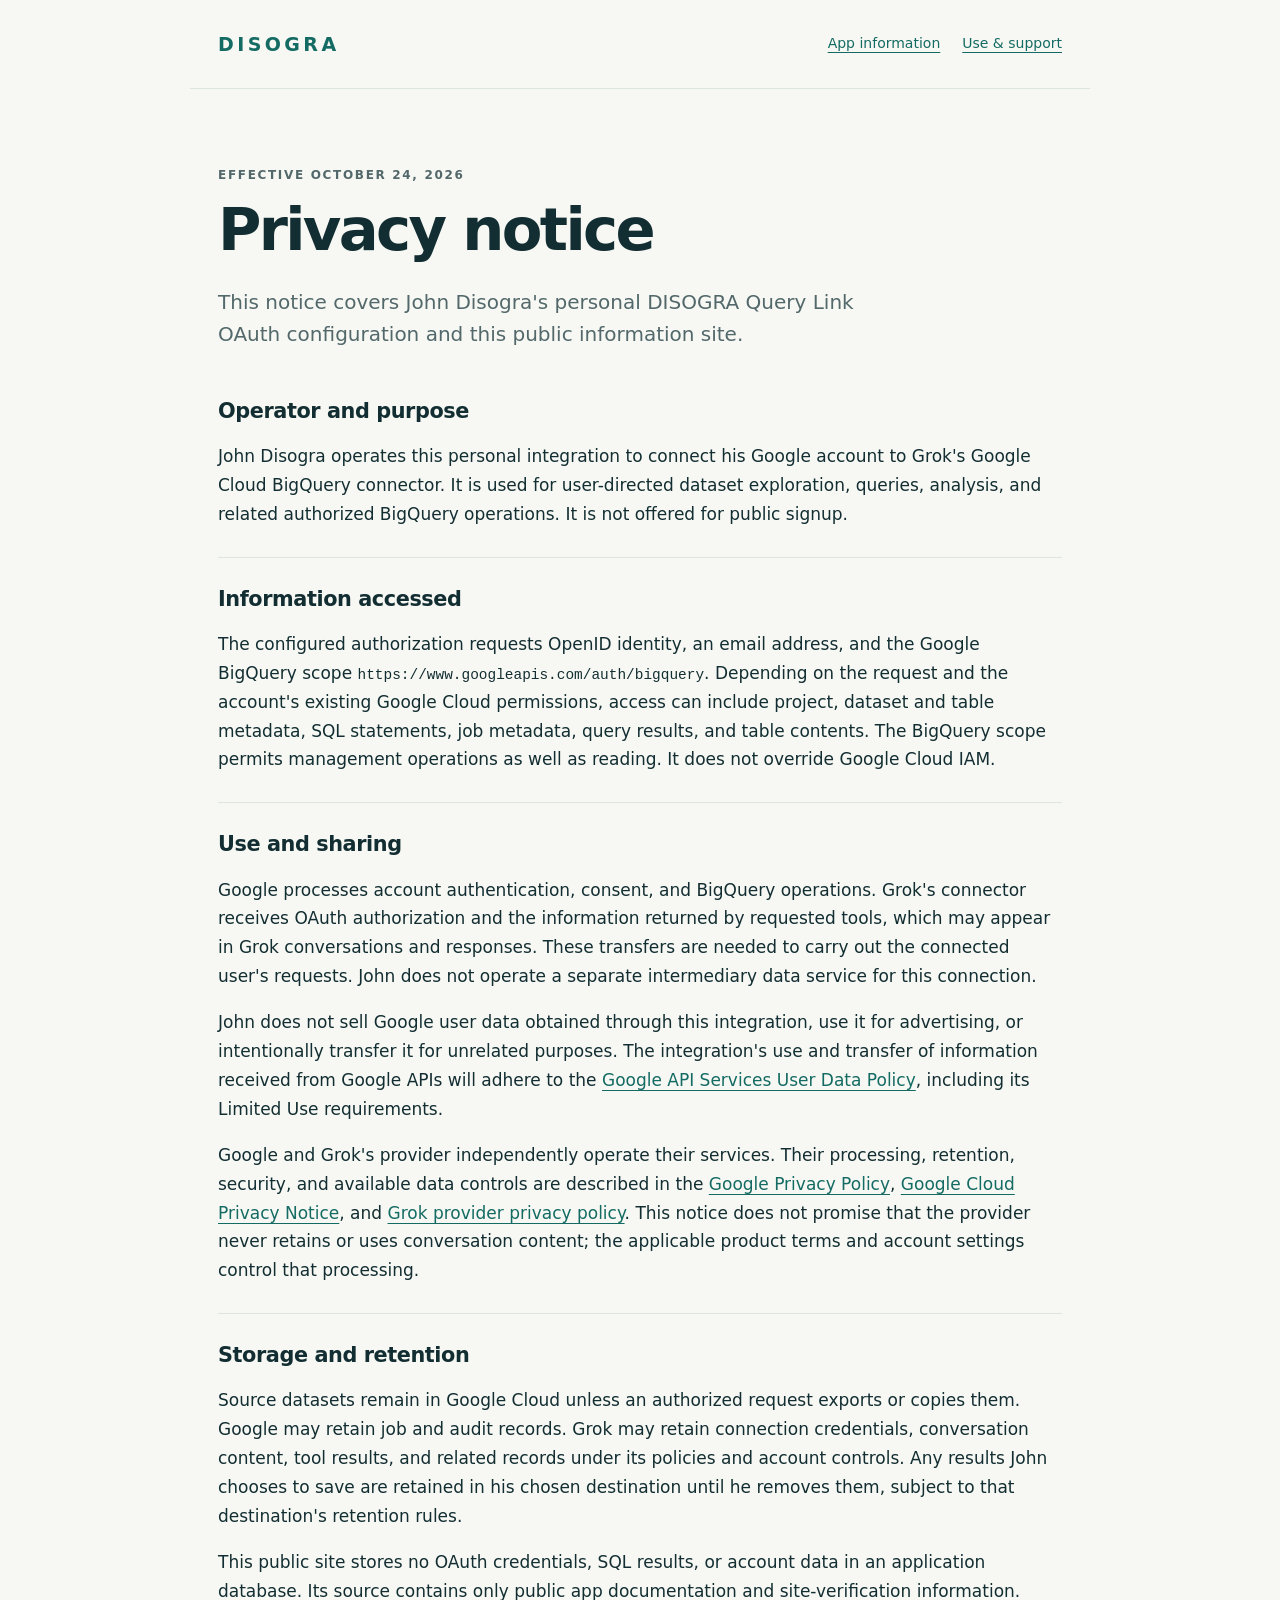
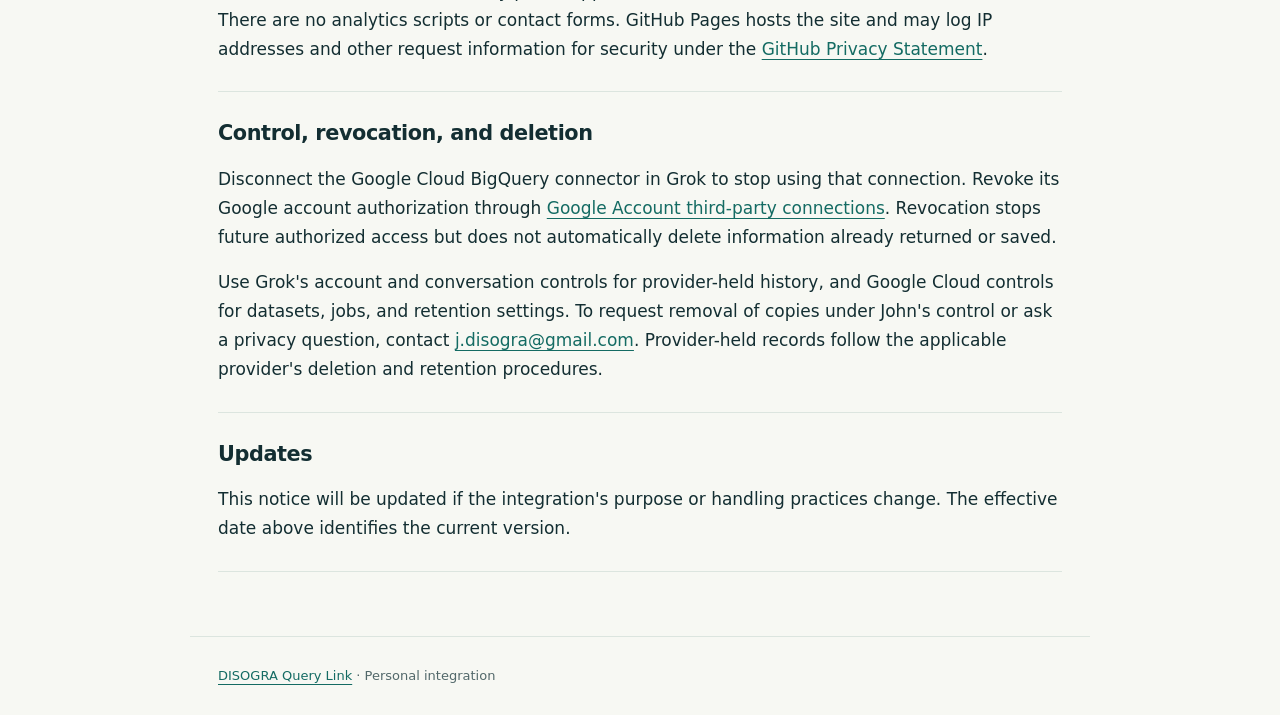
==== privacy/index.html @ edf75511 "Publish DISOGRA Query Link app information and privacy notice" ====
<!doctype html>
<html lang="en"><head><meta charset="utf-8"><meta name="viewport" content="width=device-width,initial-scale=1"><title>Privacy · DISOGRA Query Link</title><link rel="stylesheet" href="/style.css"></head><body><header><a class="brand" href="/">DISOGRA</a><nav aria-label="Main"><a href="/">App information</a><a href="/terms/">Use &amp; support</a></nav></header><main>
<p class="eyebrow">Effective October 24, 2026</p><h1>Privacy notice</h1><p class="lead">This notice covers John Disogra's personal DISOGRA Query Link OAuth configuration and this public information site.</p>
<section><h2>Operator and purpose</h2><p>John Disogra operates this personal integration to connect his Google account to Grok's Google Cloud BigQuery connector. It is used for user-directed dataset exploration, queries, analysis, and related authorized BigQuery operations. It is not offered for public signup.</p></section>
<section><h2>Information accessed</h2><p>The configured authorization requests OpenID identity, an email address, and the Google BigQuery scope <code>https://www.googleapis.com/auth/bigquery</code>. Depending on the request and the account's existing Google Cloud permissions, access can include project, dataset and table metadata, SQL statements, job metadata, query results, and table contents. The BigQuery scope permits management operations as well as reading. It does not override Google Cloud IAM.</p></section>
<section><h2>Use and sharing</h2><p>Google processes account authentication, consent, and BigQuery operations. Grok's connector receives OAuth authorization and the information returned by requested tools, which may appear in Grok conversations and responses. These transfers are needed to carry out the connected user's requests. John does not operate a separate intermediary data service for this connection.</p><p>John does not sell Google user data obtained through this integration, use it for advertising, or intentionally transfer it for unrelated purposes. The integration's use and transfer of information received from Google APIs will adhere to the <a href="https://developers.google.com/terms/api-services-user-data-policy">Google API Services User Data Policy</a>, including its Limited Use requirements.</p><p>Google and Grok's provider independently operate their services. Their processing, retention, security, and available data controls are described in the <a href="https://policies.google.com/privacy">Google Privacy Policy</a>, <a href="https://cloud.google.com/terms/cloud-privacy-notice">Google Cloud Privacy Notice</a>, and <a href="https://x.ai/legal/privacy-policy">Grok provider privacy policy</a>. This notice does not promise that the provider never retains or uses conversation content; the applicable product terms and account settings control that processing.</p></section>
<section><h2>Storage and retention</h2><p>Source datasets remain in Google Cloud unless an authorized request exports or copies them. Google may retain job and audit records. Grok may retain connection credentials, conversation content, tool results, and related records under its policies and account controls. Any results John chooses to save are retained in his chosen destination until he removes them, subject to that destination's retention rules.</p><p>This public site stores no OAuth credentials, SQL results, or account data in an application database. Its source contains only public app documentation and site-verification information. There are no analytics scripts or contact forms. GitHub Pages hosts the site and may log IP addresses and other request information for security under the <a href="https://docs.github.com/en/site-policy/privacy-policies/github-general-privacy-statement">GitHub Privacy Statement</a>.</p></section>
<section><h2>Control, revocation, and deletion</h2><p>Disconnect the Google Cloud BigQuery connector in Grok to stop using that connection. Revoke its Google account authorization through <a href="https://myaccount.google.com/connections">Google Account third-party connections</a>. Revocation stops future authorized access but does not automatically delete information already returned or saved.</p><p>Use Grok's account and conversation controls for provider-held history, and Google Cloud controls for datasets, jobs, and retention settings. To request removal of copies under John's control or ask a privacy question, contact <a href="mailto:j.disogra@gmail.com">j.disogra@gmail.com</a>. Provider-held records follow the applicable provider's deletion and retention procedures.</p></section>
<section><h2>Updates</h2><p>This notice will be updated if the integration's purpose or handling practices change. The effective date above identifies the current version.</p></section>
</main><footer><a href="/">DISOGRA Query Link</a> · Personal integration</footer></body></html>
---- style.css ----
:root{color-scheme:light;--ink:#132e32;--muted:#52686a;--accent:#146b63;--line:#dce5df;--paper:#f7f8f3}*{box-sizing:border-box}body{margin:0;background:var(--paper);color:var(--ink);font:17px/1.7 system-ui,-apple-system,BlinkMacSystemFont,"Segoe UI",sans-serif}header,main,footer{max-width:900px;margin:auto;padding:28px}header{display:flex;align-items:center;justify-content:space-between;border-bottom:1px solid var(--line);gap:20px}.brand{font-size:19px;letter-spacing:.18em;font-weight:750;text-decoration:none}nav{display:flex;gap:22px;flex-wrap:wrap;font-size:14px}a{color:var(--accent);text-underline-offset:4px}main{padding-top:64px;padding-bottom:64px}h1{font-size:clamp(2.3rem,6vw,3.7rem);letter-spacing:-.045em;line-height:1.08;font-weight:650;margin:10px 0 24px}h2{font-size:1.3rem;letter-spacing:-.02em;line-height:1.3;margin-top:0}.eyebrow{font-size:12px;text-transform:uppercase;letter-spacing:.14em;color:var(--muted);font-weight:650}.lead{font-size:1.25rem;line-height:1.6;color:var(--muted);max-width:700px}section{padding:28px 0;border-bottom:1px solid var(--line)}section p:last-child{margin-bottom:0}aside{margin-top:32px;padding:24px;background:#eaf0e8;border-radius:8px}footer{font-size:13px;color:var(--muted);border-top:1px solid var(--line)}code{font-size:.85em;overflow-wrap:anywhere}a:focus-visible{outline:3px solid #d4a843;outline-offset:4px}@media(max-width:580px){header{align-items:flex-start;flex-direction:column}header,main,footer{padding-left:22px;padding-right:22px}main{padding-top:36px}nav{gap:18px}.lead{font-size:1.1rem}}
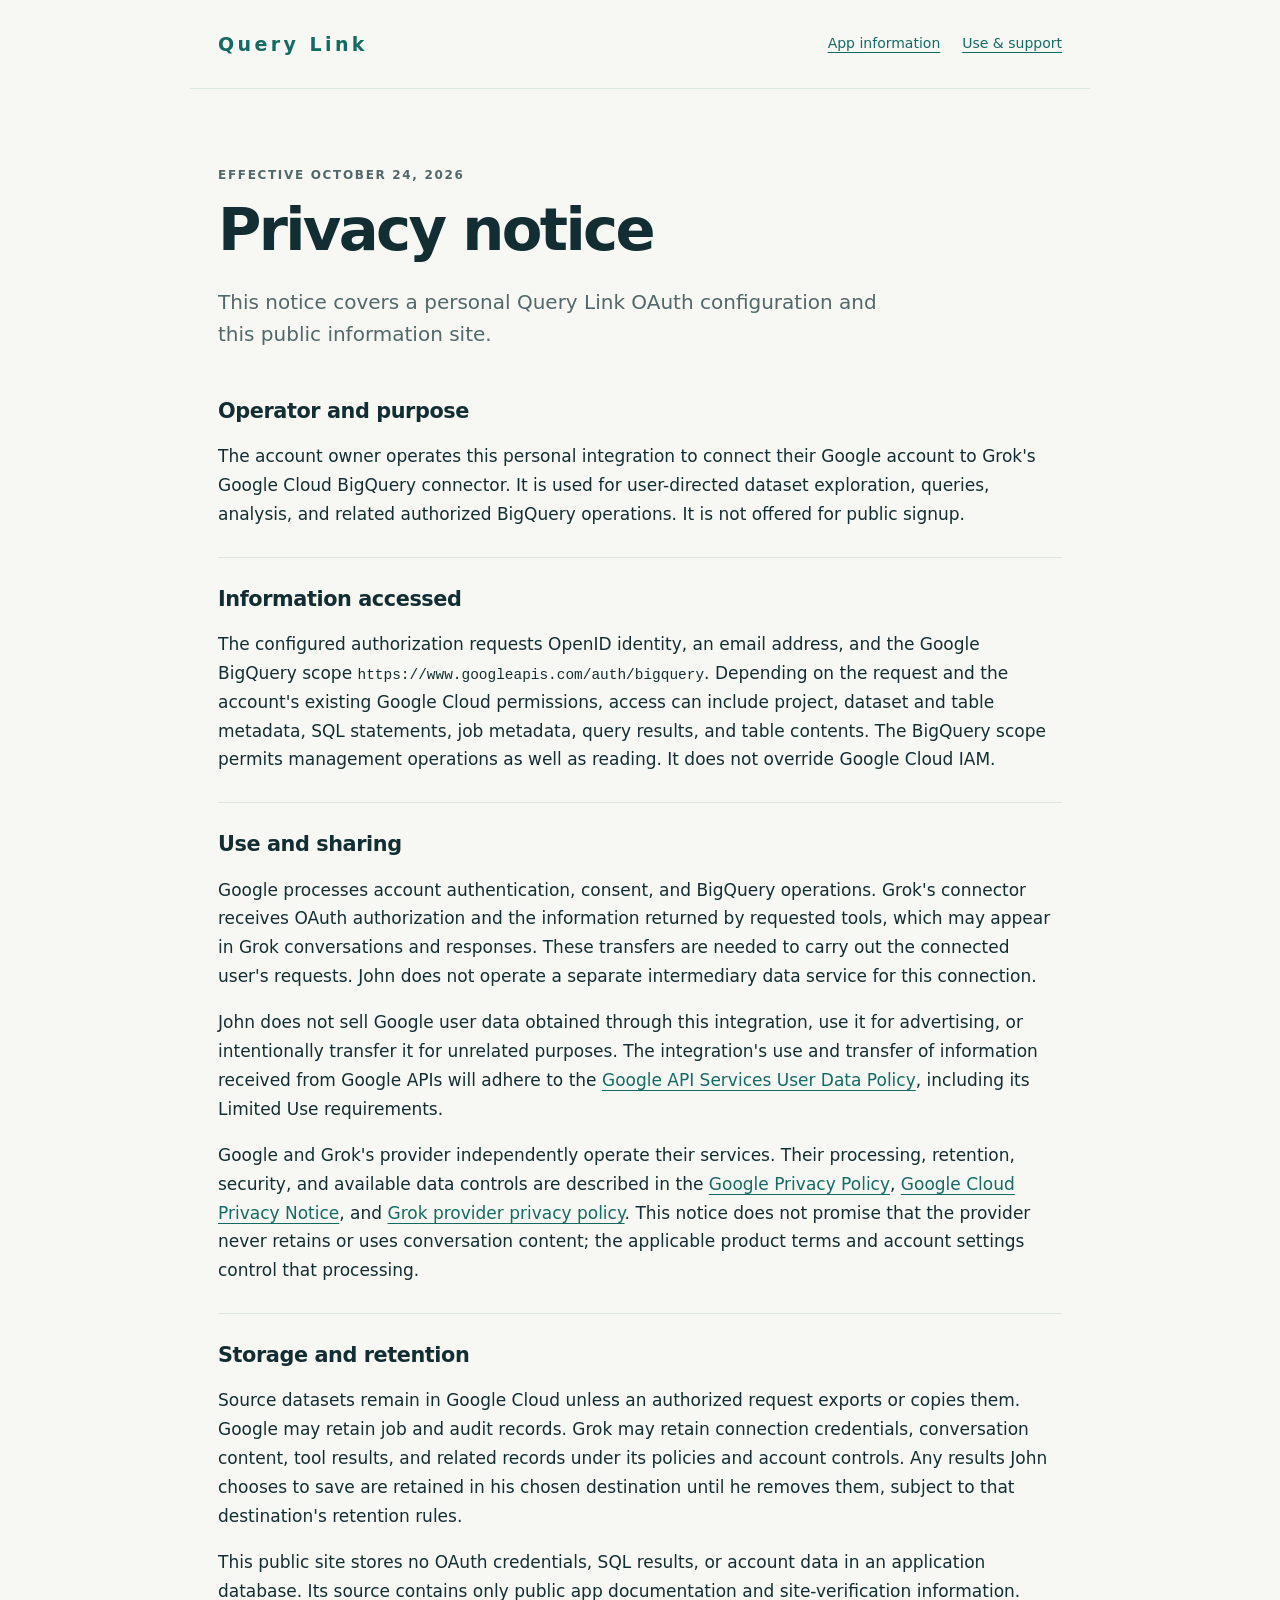
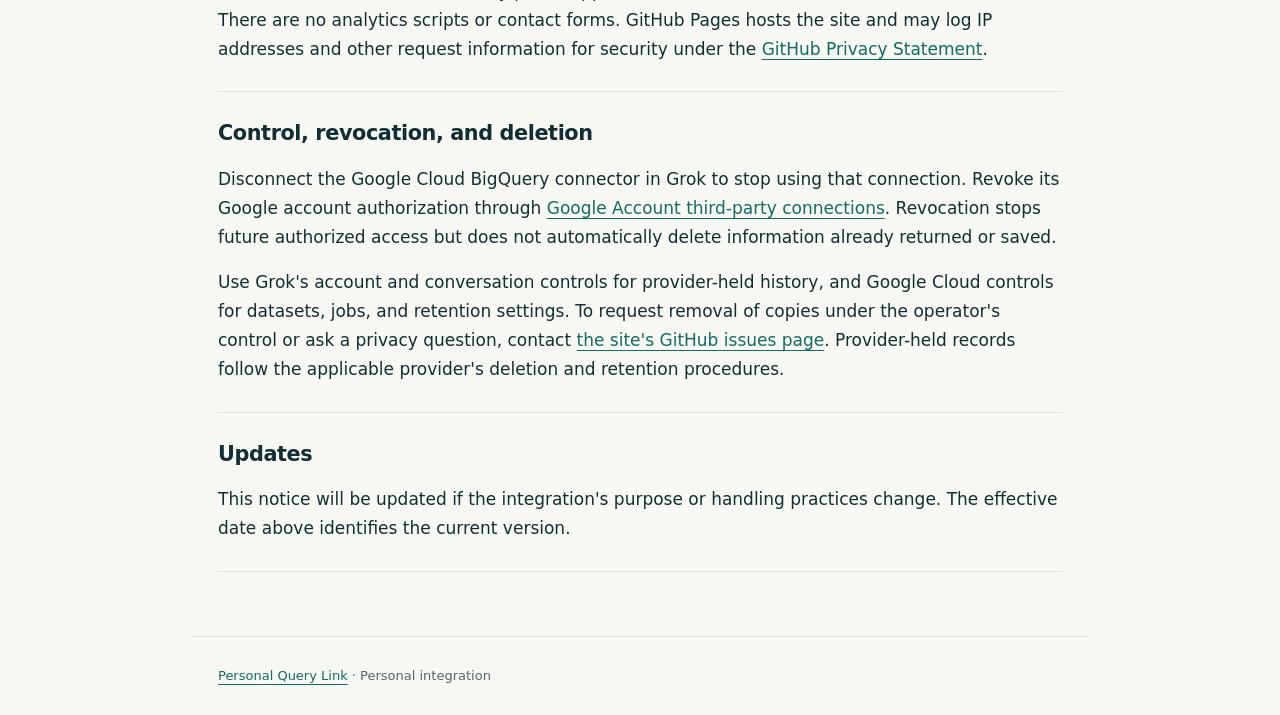
==== commit 52f71aa0: "Use a neutral name on the Query Link information pages" ====
--- a/privacy/index.html
+++ b/privacy/index.html
@@ -1,10 +1,10 @@
 <!doctype html>
-<html lang="en"><head><meta charset="utf-8"><meta name="viewport" content="width=device-width,initial-scale=1"><title>Privacy · DISOGRA Query Link</title><link rel="stylesheet" href="/style.css"></head><body><header><a class="brand" href="/">DISOGRA</a><nav aria-label="Main"><a href="/">App information</a><a href="/terms/">Use &amp; support</a></nav></header><main>
-<p class="eyebrow">Effective October 24, 2026</p><h1>Privacy notice</h1><p class="lead">This notice covers John Disogra's personal DISOGRA Query Link OAuth configuration and this public information site.</p>
-<section><h2>Operator and purpose</h2><p>John Disogra operates this personal integration to connect his Google account to Grok's Google Cloud BigQuery connector. It is used for user-directed dataset exploration, queries, analysis, and related authorized BigQuery operations. It is not offered for public signup.</p></section>
+<html lang="en"><head><meta charset="utf-8"><meta name="viewport" content="width=device-width,initial-scale=1"><title>Privacy · Personal Query Link</title><link rel="stylesheet" href="/style.css"></head><body><header><a class="brand" href="/">Query Link</a><nav aria-label="Main"><a href="/">App information</a><a href="/terms/">Use &amp; support</a></nav></header><main>
+<p class="eyebrow">Effective October 24, 2026</p><h1>Privacy notice</h1><p class="lead">This notice covers a personal Query Link OAuth configuration and this public information site.</p>
+<section><h2>Operator and purpose</h2><p>The account owner operates this personal integration to connect their Google account to Grok's Google Cloud BigQuery connector. It is used for user-directed dataset exploration, queries, analysis, and related authorized BigQuery operations. It is not offered for public signup.</p></section>
 <section><h2>Information accessed</h2><p>The configured authorization requests OpenID identity, an email address, and the Google BigQuery scope <code>https://www.googleapis.com/auth/bigquery</code>. Depending on the request and the account's existing Google Cloud permissions, access can include project, dataset and table metadata, SQL statements, job metadata, query results, and table contents. The BigQuery scope permits management operations as well as reading. It does not override Google Cloud IAM.</p></section>
 <section><h2>Use and sharing</h2><p>Google processes account authentication, consent, and BigQuery operations. Grok's connector receives OAuth authorization and the information returned by requested tools, which may appear in Grok conversations and responses. These transfers are needed to carry out the connected user's requests. John does not operate a separate intermediary data service for this connection.</p><p>John does not sell Google user data obtained through this integration, use it for advertising, or intentionally transfer it for unrelated purposes. The integration's use and transfer of information received from Google APIs will adhere to the <a href="https://developers.google.com/terms/api-services-user-data-policy">Google API Services User Data Policy</a>, including its Limited Use requirements.</p><p>Google and Grok's provider independently operate their services. Their processing, retention, security, and available data controls are described in the <a href="https://policies.google.com/privacy">Google Privacy Policy</a>, <a href="https://cloud.google.com/terms/cloud-privacy-notice">Google Cloud Privacy Notice</a>, and <a href="https://x.ai/legal/privacy-policy">Grok provider privacy policy</a>. This notice does not promise that the provider never retains or uses conversation content; the applicable product terms and account settings control that processing.</p></section>
 <section><h2>Storage and retention</h2><p>Source datasets remain in Google Cloud unless an authorized request exports or copies them. Google may retain job and audit records. Grok may retain connection credentials, conversation content, tool results, and related records under its policies and account controls. Any results John chooses to save are retained in his chosen destination until he removes them, subject to that destination's retention rules.</p><p>This public site stores no OAuth credentials, SQL results, or account data in an application database. Its source contains only public app documentation and site-verification information. There are no analytics scripts or contact forms. GitHub Pages hosts the site and may log IP addresses and other request information for security under the <a href="https://docs.github.com/en/site-policy/privacy-policies/github-general-privacy-statement">GitHub Privacy Statement</a>.</p></section>
-<section><h2>Control, revocation, and deletion</h2><p>Disconnect the Google Cloud BigQuery connector in Grok to stop using that connection. Revoke its Google account authorization through <a href="https://myaccount.google.com/connections">Google Account third-party connections</a>. Revocation stops future authorized access but does not automatically delete information already returned or saved.</p><p>Use Grok's account and conversation controls for provider-held history, and Google Cloud controls for datasets, jobs, and retention settings. To request removal of copies under John's control or ask a privacy question, contact <a href="mailto:j.disogra@gmail.com">j.disogra@gmail.com</a>. Provider-held records follow the applicable provider's deletion and retention procedures.</p></section>
+<section><h2>Control, revocation, and deletion</h2><p>Disconnect the Google Cloud BigQuery connector in Grok to stop using that connection. Revoke its Google account authorization through <a href="https://myaccount.google.com/connections">Google Account third-party connections</a>. Revocation stops future authorized access but does not automatically delete information already returned or saved.</p><p>Use Grok's account and conversation controls for provider-held history, and Google Cloud controls for datasets, jobs, and retention settings. To request removal of copies under the operator's control or ask a privacy question, contact <a href="https://github.com/SHADOWPR0/SHADOWPR0.github.io/issues">the site's GitHub issues page</a>. Provider-held records follow the applicable provider's deletion and retention procedures.</p></section>
 <section><h2>Updates</h2><p>This notice will be updated if the integration's purpose or handling practices change. The effective date above identifies the current version.</p></section>
-</main><footer><a href="/">DISOGRA Query Link</a> · Personal integration</footer></body></html>
+</main><footer><a href="/">Personal Query Link</a> · Personal integration</footer></body></html>
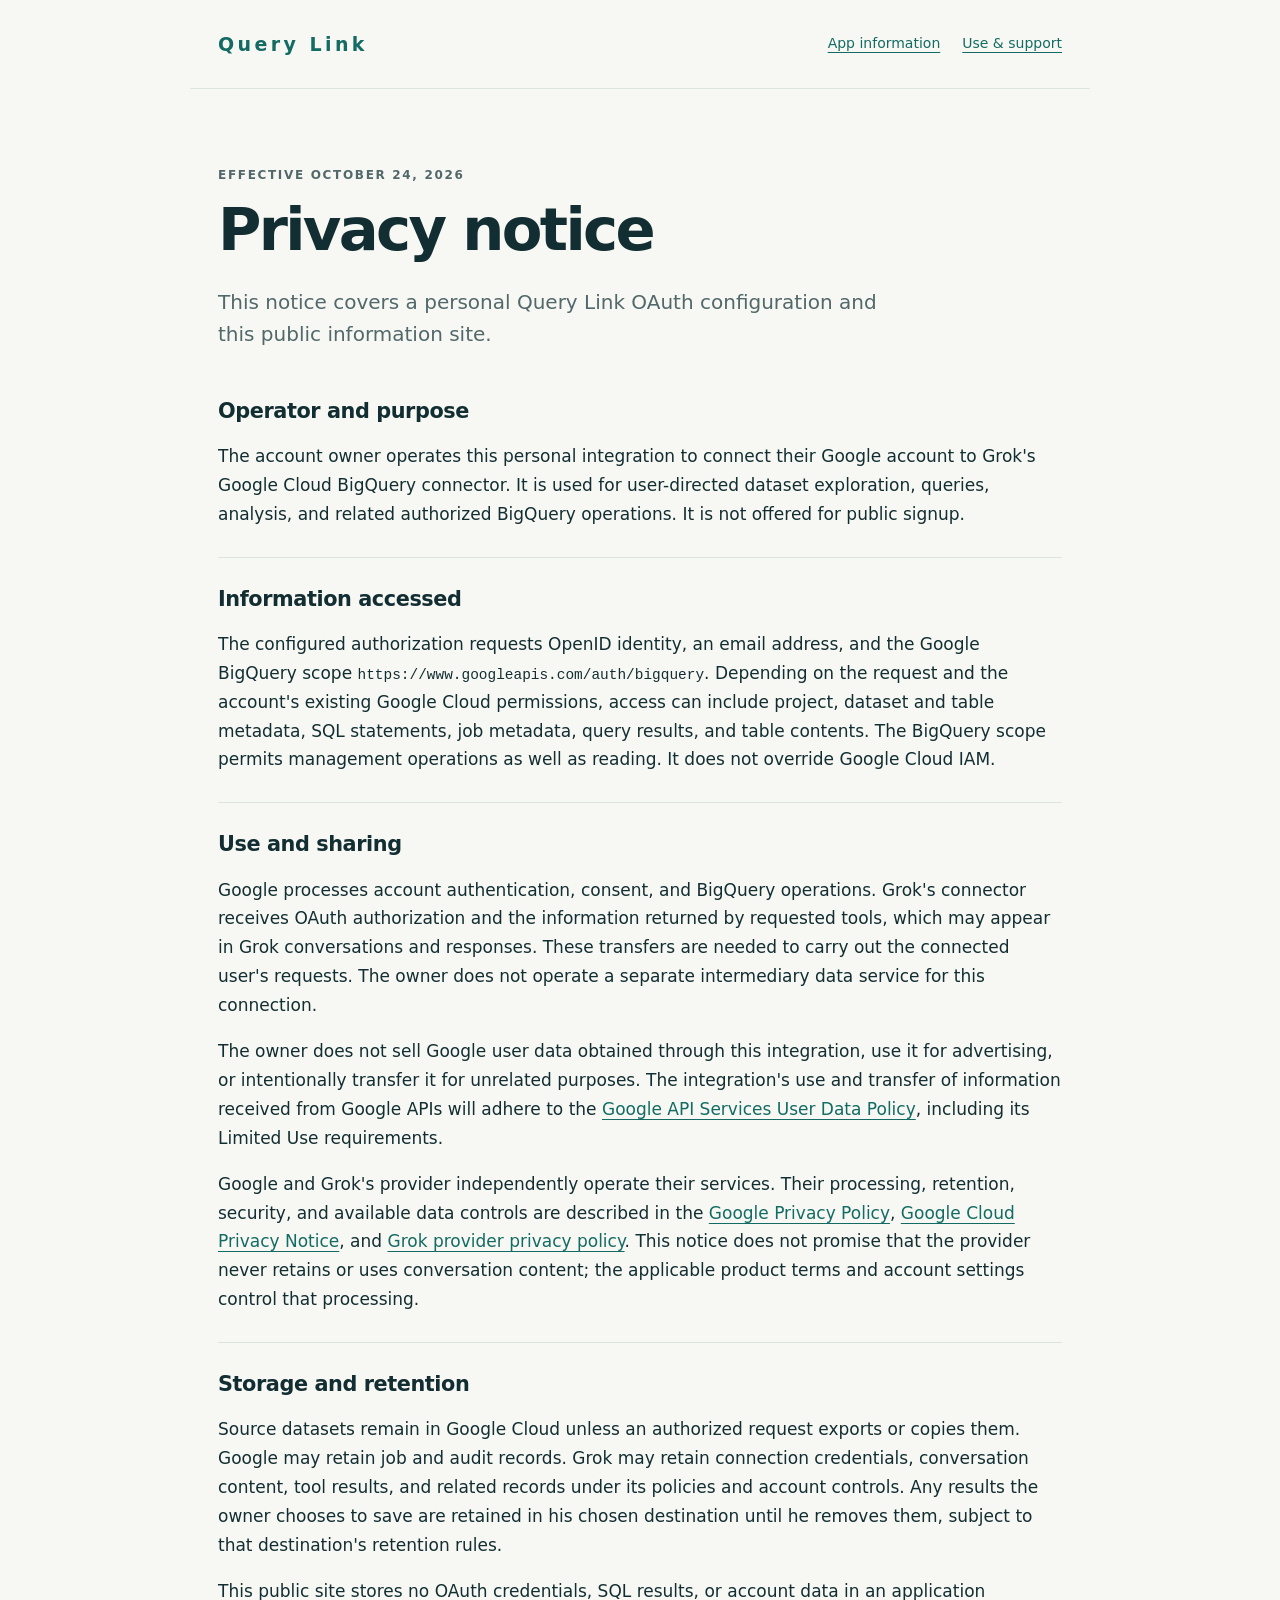
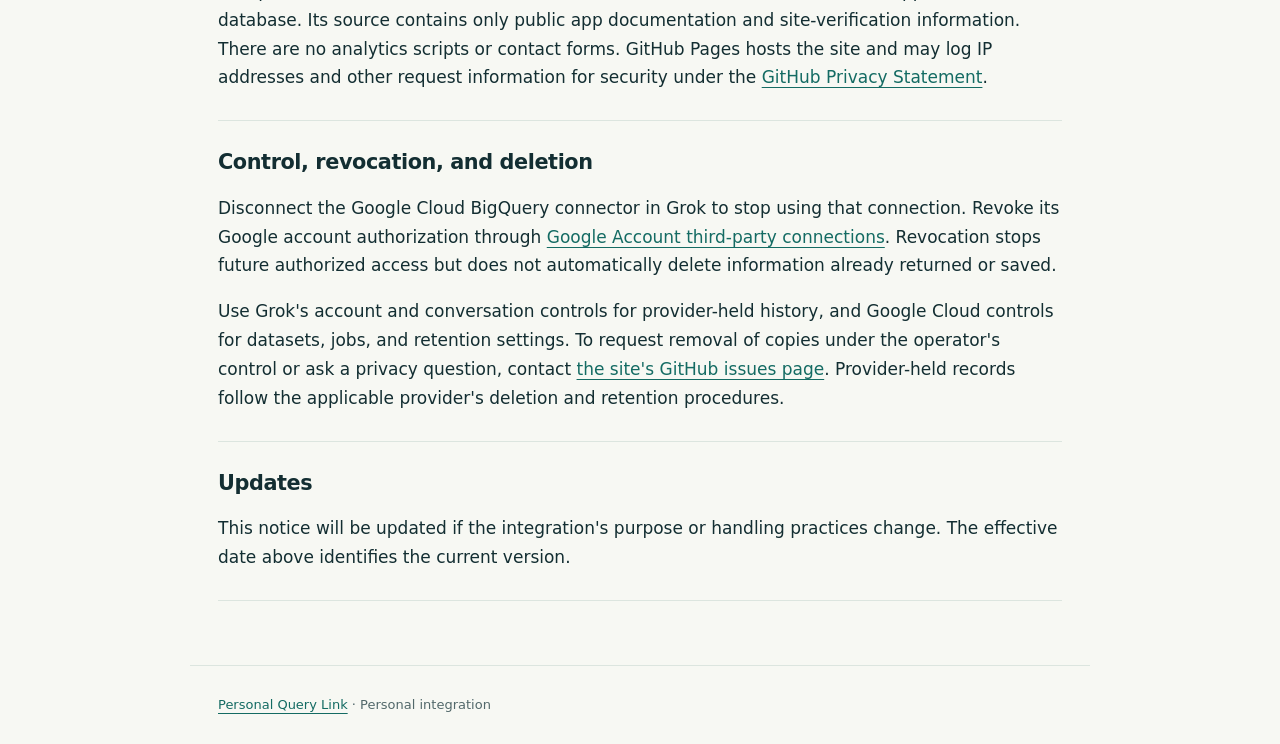
==== commit 6f220b6e: "Copy edit" ====
--- a/privacy/index.html
+++ b/privacy/index.html
@@ -3,8 +3,8 @@
 <p class="eyebrow">Effective October 24, 2026</p><h1>Privacy notice</h1><p class="lead">This notice covers a personal Query Link OAuth configuration and this public information site.</p>
 <section><h2>Operator and purpose</h2><p>The account owner operates this personal integration to connect their Google account to Grok's Google Cloud BigQuery connector. It is used for user-directed dataset exploration, queries, analysis, and related authorized BigQuery operations. It is not offered for public signup.</p></section>
 <section><h2>Information accessed</h2><p>The configured authorization requests OpenID identity, an email address, and the Google BigQuery scope <code>https://www.googleapis.com/auth/bigquery</code>. Depending on the request and the account's existing Google Cloud permissions, access can include project, dataset and table metadata, SQL statements, job metadata, query results, and table contents. The BigQuery scope permits management operations as well as reading. It does not override Google Cloud IAM.</p></section>
-<section><h2>Use and sharing</h2><p>Google processes account authentication, consent, and BigQuery operations. Grok's connector receives OAuth authorization and the information returned by requested tools, which may appear in Grok conversations and responses. These transfers are needed to carry out the connected user's requests. John does not operate a separate intermediary data service for this connection.</p><p>John does not sell Google user data obtained through this integration, use it for advertising, or intentionally transfer it for unrelated purposes. The integration's use and transfer of information received from Google APIs will adhere to the <a href="https://developers.google.com/terms/api-services-user-data-policy">Google API Services User Data Policy</a>, including its Limited Use requirements.</p><p>Google and Grok's provider independently operate their services. Their processing, retention, security, and available data controls are described in the <a href="https://policies.google.com/privacy">Google Privacy Policy</a>, <a href="https://cloud.google.com/terms/cloud-privacy-notice">Google Cloud Privacy Notice</a>, and <a href="https://x.ai/legal/privacy-policy">Grok provider privacy policy</a>. This notice does not promise that the provider never retains or uses conversation content; the applicable product terms and account settings control that processing.</p></section>
-<section><h2>Storage and retention</h2><p>Source datasets remain in Google Cloud unless an authorized request exports or copies them. Google may retain job and audit records. Grok may retain connection credentials, conversation content, tool results, and related records under its policies and account controls. Any results John chooses to save are retained in his chosen destination until he removes them, subject to that destination's retention rules.</p><p>This public site stores no OAuth credentials, SQL results, or account data in an application database. Its source contains only public app documentation and site-verification information. There are no analytics scripts or contact forms. GitHub Pages hosts the site and may log IP addresses and other request information for security under the <a href="https://docs.github.com/en/site-policy/privacy-policies/github-general-privacy-statement">GitHub Privacy Statement</a>.</p></section>
+<section><h2>Use and sharing</h2><p>Google processes account authentication, consent, and BigQuery operations. Grok's connector receives OAuth authorization and the information returned by requested tools, which may appear in Grok conversations and responses. These transfers are needed to carry out the connected user's requests. The owner does not operate a separate intermediary data service for this connection.</p><p>The owner does not sell Google user data obtained through this integration, use it for advertising, or intentionally transfer it for unrelated purposes. The integration's use and transfer of information received from Google APIs will adhere to the <a href="https://developers.google.com/terms/api-services-user-data-policy">Google API Services User Data Policy</a>, including its Limited Use requirements.</p><p>Google and Grok's provider independently operate their services. Their processing, retention, security, and available data controls are described in the <a href="https://policies.google.com/privacy">Google Privacy Policy</a>, <a href="https://cloud.google.com/terms/cloud-privacy-notice">Google Cloud Privacy Notice</a>, and <a href="https://x.ai/legal/privacy-policy">Grok provider privacy policy</a>. This notice does not promise that the provider never retains or uses conversation content; the applicable product terms and account settings control that processing.</p></section>
+<section><h2>Storage and retention</h2><p>Source datasets remain in Google Cloud unless an authorized request exports or copies them. Google may retain job and audit records. Grok may retain connection credentials, conversation content, tool results, and related records under its policies and account controls. Any results the owner chooses to save are retained in his chosen destination until he removes them, subject to that destination's retention rules.</p><p>This public site stores no OAuth credentials, SQL results, or account data in an application database. Its source contains only public app documentation and site-verification information. There are no analytics scripts or contact forms. GitHub Pages hosts the site and may log IP addresses and other request information for security under the <a href="https://docs.github.com/en/site-policy/privacy-policies/github-general-privacy-statement">GitHub Privacy Statement</a>.</p></section>
 <section><h2>Control, revocation, and deletion</h2><p>Disconnect the Google Cloud BigQuery connector in Grok to stop using that connection. Revoke its Google account authorization through <a href="https://myaccount.google.com/connections">Google Account third-party connections</a>. Revocation stops future authorized access but does not automatically delete information already returned or saved.</p><p>Use Grok's account and conversation controls for provider-held history, and Google Cloud controls for datasets, jobs, and retention settings. To request removal of copies under the operator's control or ask a privacy question, contact <a href="https://github.com/SHADOWPR0/SHADOWPR0.github.io/issues">the site's GitHub issues page</a>. Provider-held records follow the applicable provider's deletion and retention procedures.</p></section>
 <section><h2>Updates</h2><p>This notice will be updated if the integration's purpose or handling practices change. The effective date above identifies the current version.</p></section>
 </main><footer><a href="/">Personal Query Link</a> · Personal integration</footer></body></html>
